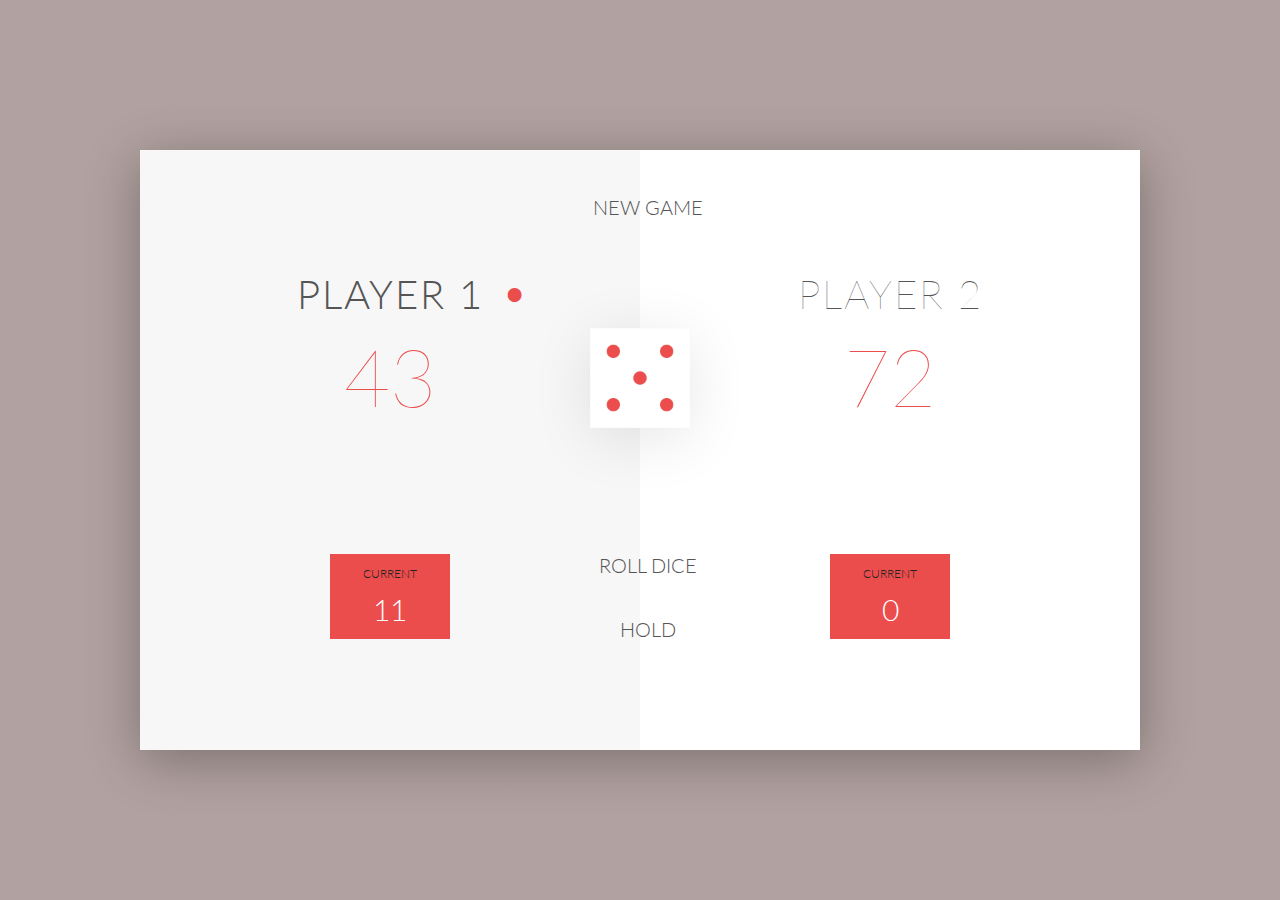
==== DOM_PIG_GAME/index.html @ 1d221df5 "Added DOM_PIG_GAME" ====
<!DOCTYPE html>
<html lang="en">
    <head>
        <meta charset="UTF-8">
        <link href="https://fonts.googleapis.com/css?family=Lato:100,300,600" rel="stylesheet" type="text/css">
        <link href="http://code.ionicframework.com/ionicons/2.0.1/css/ionicons.min.css" rel="stylesheet" type="text/css">
        <link type="text/css" rel="stylesheet" href="style.css">

        <title>Pig Game</title>
    </head>

    <body>
        <div class="wrapper clearfix">
            <div class="player-0-panel active">
                <div class="player-name" id="name-0">Player 1</div>
                <div class="player-score" id="score-0">43</div>
                <div class="player-current-box">
                    <div class="player-current-label">Current</div>
                    <div class="player-current-score" id="current-0">11</div>
                </div>
            </div>

            <div class="player-1-panel">
                <div class="player-name" id="name-1">Player 2</div>
                <div class="player-score" id="score-1">72</div>
                <div class="player-current-box">
                    <div class="player-current-label">Current</div>
                    <div class="player-current-score" id="current-1">0</div>
                </div>
            </div>

            <button class="btn-new"><i class="ion-ios-plus-outline"></i>New game</button>
            <button class="btn-roll"><i class="ion-ios-loop"></i>Roll dice</button>
            <button class="btn-hold"><i class="ion-ios-download-outline"></i>Hold</button>

            <img src="pictures/dice-5.png" alt="Dice" class="dice">
        </div>

        <script src="app.js"></script>
    </body>
</html>
---- DOM_PIG_GAME/style.css ----
/**********************************************
*** GENERAL
**********************************************/

* {
    margin: 0;
    padding: 0;
    box-sizing: border-box;
    
}

.clearfix::after {
    content: "";
    display: table;
    clear: both;
}

body {
    background-image: linear-gradient(rgba(62, 20, 20, 0.4), rgba(62, 20, 20, 0.4)), url(back.jpg);
    background-size: cover;
    background-position: center;
    font-family: Lato;
    font-weight: 300;
    position: relative;
    height: 100vh;
    color: #555;
}

.wrapper {
    width: 1000px;
    position: absolute;
    top: 50%;
    left: 50%;
    transform: translate(-50%, -50%);
    background-color: #fff;
    box-shadow: 0px 10px 50px rgba(0, 0, 0, 0.3);
    overflow: hidden;
}

.player-0-panel,
.player-1-panel {
    width: 50%;
    float: left;
    height: 600px;
    padding: 100px;
}



/**********************************************
*** PLAYERS
**********************************************/

.player-name {
    font-size: 40px;
    text-align: center;
    text-transform: uppercase;
    letter-spacing: 2px;
    font-weight: 100;
    margin-top: 20px;
    margin-bottom: 10px;
    position: relative;
}

.player-score {
    text-align: center;
    font-size: 80px;
    font-weight: 100;
    color: #EB4D4D;
    margin-bottom: 130px;
}

.active { background-color: #f7f7f7; }
.active .player-name { font-weight: 300; }

.active .player-name::after {
    content: "\2022";
    font-size: 47px;
    position: absolute;
    color: #EB4D4D;
    top: -7px;
    right: 10px;
    
}

.player-current-box {
    background-color: #EB4D4D;
    color: #fff;
    width: 40%;
    margin: 0 auto;
    padding: 12px;
    text-align: center;
}

.player-current-label {
    text-transform: uppercase;
    margin-bottom: 10px;
    font-size: 12px;
    color: #222;
}

.player-current-score {
    font-size: 30px;
}

button {
    position: absolute;
    width: 200px;
    left: 50%;
    transform: translateX(-50%);
    color: #555;
    background: none;
    border: none;
    font-family: Lato;
    font-size: 20px;
    text-transform: uppercase;
    cursor: pointer;
    font-weight: 300;
    transition: background-color 0.3s, color 0.3s;
}

button:hover { font-weight: 600; }
button:hover i { margin-right: 20px; }

button:focus {
    outline: none;
}

i {
    color: #EB4D4D;
    display: inline-block;
    margin-right: 15px;
    font-size: 32px;
    line-height: 1;
    vertical-align: text-top;
    margin-top: -4px;
    transition: margin 0.3s;
}

.btn-new { top: 45px;}
.btn-roll { top: 403px;}
.btn-hold { top: 467px;}

.dice {
    position: absolute;
    left: 50%;
    top: 178px;
    transform: translateX(-50%);
    height: 100px;
    box-shadow: 0px 10px 60px rgba(0, 0, 0, 0.10);
}

.winner { background-color: #f7f7f7; }
.winner .player-name { font-weight: 300; color: #EB4D4D; }
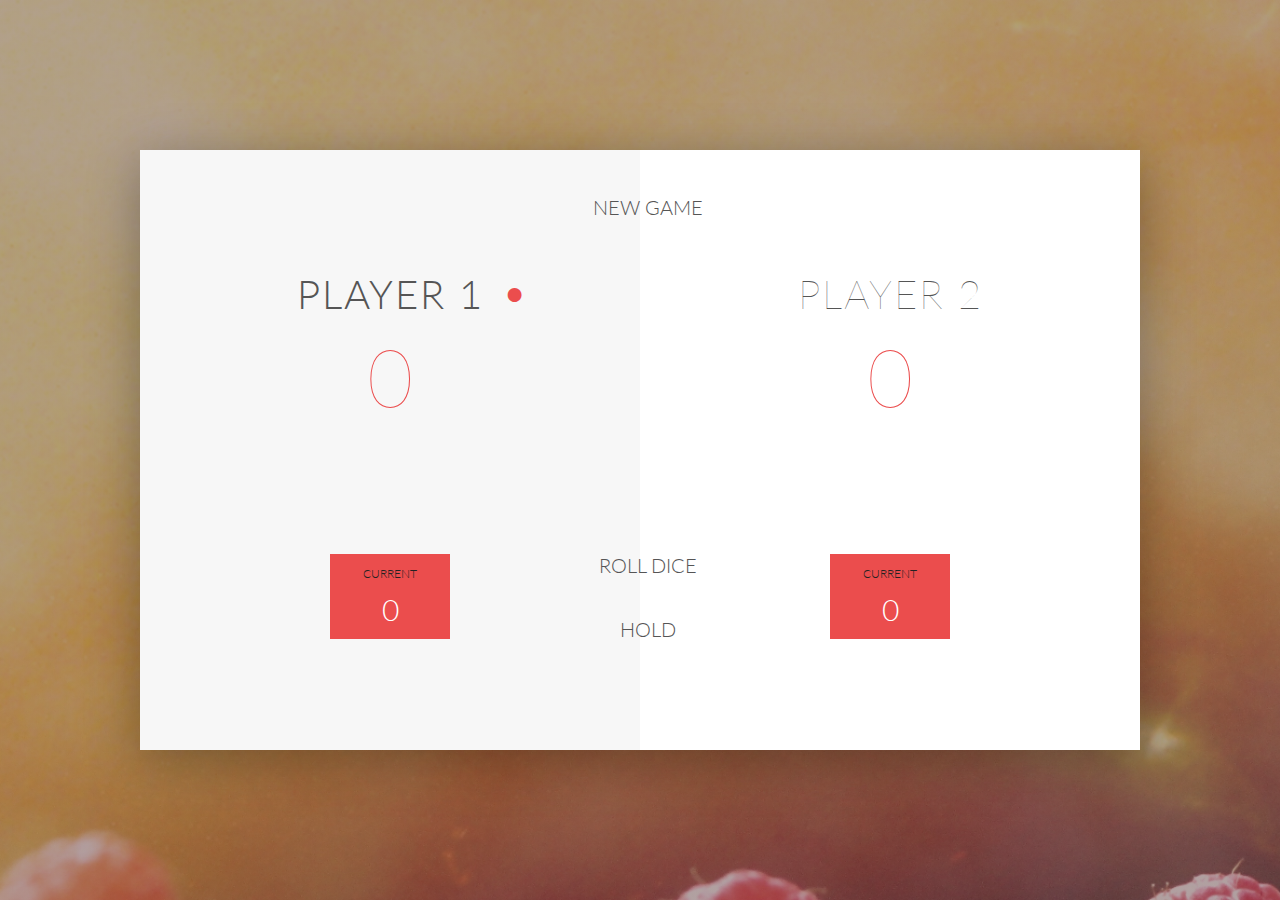
==== commit c63b060b: "Completed Project" ====
--- a/DOM_PIG_GAME/index.html
+++ b/DOM_PIG_GAME/index.html
@@ -36,6 +36,6 @@
             <img src="pictures/dice-5.png" alt="Dice" class="dice">
         </div>
 
-        <script src="app.js"></script>
+        <script src="scripts/app.js"></script>
     </body>
 </html>
--- a/DOM_PIG_GAME/style.css
+++ b/DOM_PIG_GAME/style.css
@@ -6,7 +6,6 @@
     margin: 0;
     padding: 0;
     box-sizing: border-box;
-    
 }
 
 .clearfix::after {
@@ -16,7 +15,7 @@
 }
 
 body {
-    background-image: linear-gradient(rgba(62, 20, 20, 0.4), rgba(62, 20, 20, 0.4)), url(back.jpg);
+    background-image: linear-gradient(rgba(62, 20, 20, 0.4), rgba(62, 20, 20, 0.4)), url(pictures/back.jpg);
     background-size: cover;
     background-position: center;
     font-family: Lato;
@@ -80,7 +79,7 @@
     color: #EB4D4D;
     top: -7px;
     right: 10px;
-    
+
 }
 
 .player-current-box {
@@ -151,4 +150,4 @@
 }
 
 .winner { background-color: #f7f7f7; }
-.winner .player-name { font-weight: 300; color: #EB4D4D; }+.winner .player-name { font-weight: 300; color: #EB4D4D; }
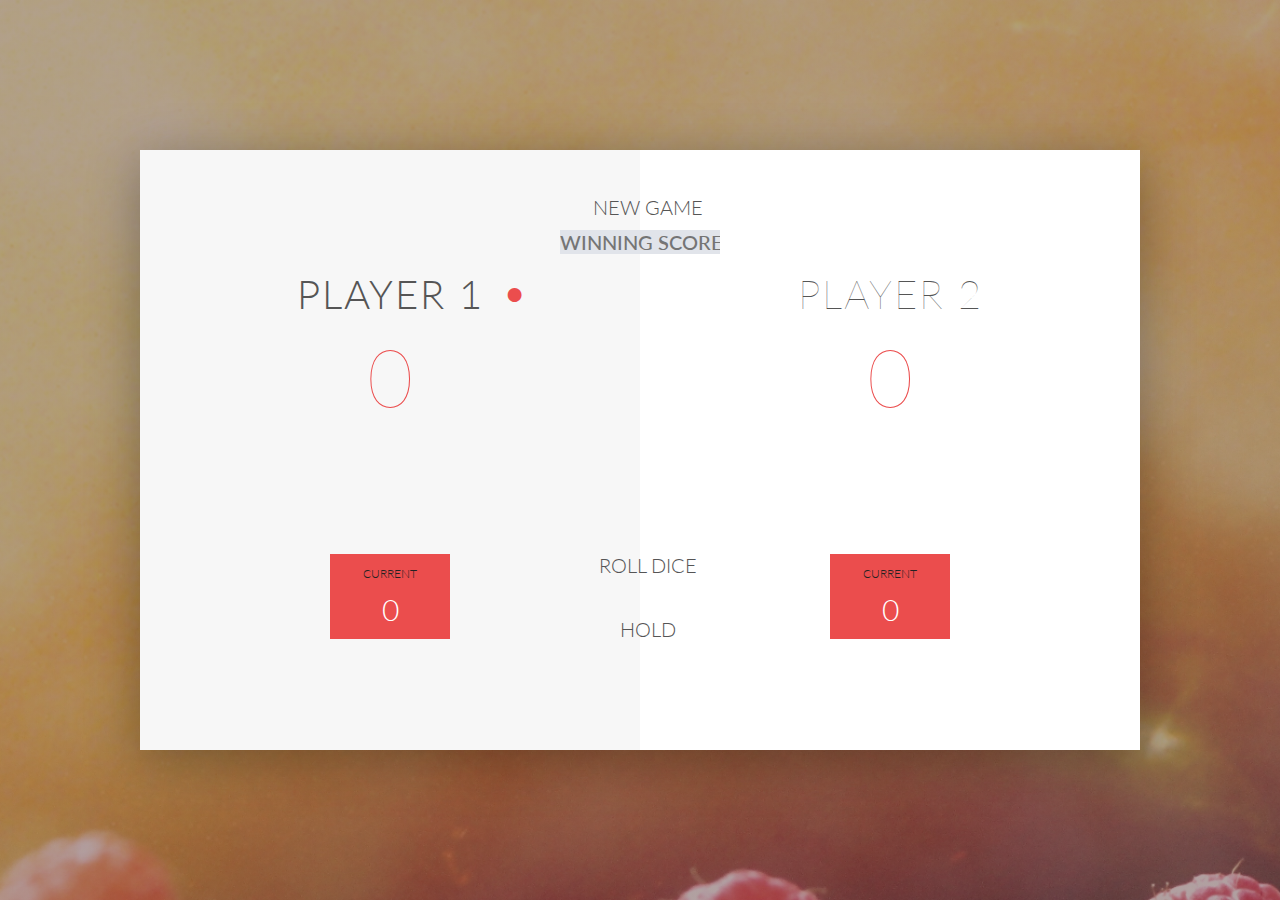
==== commit 29f5c4d8: "implemented input textbox for winning score and consecutive 6's rule" ====
--- a/DOM_PIG_GAME/index.html
+++ b/DOM_PIG_GAME/index.html
@@ -30,6 +30,7 @@
             </div>
 
             <button class="btn-new"><i class="ion-ios-plus-outline"></i>New game</button>
+            <input type="text" id="setValue" placeholder="Winning Score" class="setValue" name="setValue"></button>
             <button class="btn-roll"><i class="ion-ios-loop"></i>Roll dice</button>
             <button class="btn-hold"><i class="ion-ios-download-outline"></i>Hold</button>
 
--- a/DOM_PIG_GAME/style.css
+++ b/DOM_PIG_GAME/style.css
@@ -118,6 +118,23 @@
     transition: background-color 0.3s, color 0.3s;
 }
 
+.setValue{
+  position: absolute;
+  width: 160px;
+  left: 50%;
+  transform: translateX(-50%);
+  color: #555;
+  background: #e1e4ea;
+  border: none;
+  font-family: Lato;
+  font-size: 20px;
+  text-transform: uppercase;
+  cursor: pointer;
+  font-weight: 500;
+  transition: background-color 0.3s, color 0.3s;
+
+}
+
 button:hover { font-weight: 600; }
 button:hover i { margin-right: 20px; }
 
@@ -139,6 +156,8 @@
 .btn-new { top: 45px;}
 .btn-roll { top: 403px;}
 .btn-hold { top: 467px;}
+.setValue{ top:80px ;}
+.btn-setValue{ top: 120px ;}
 
 .dice {
     position: absolute;
